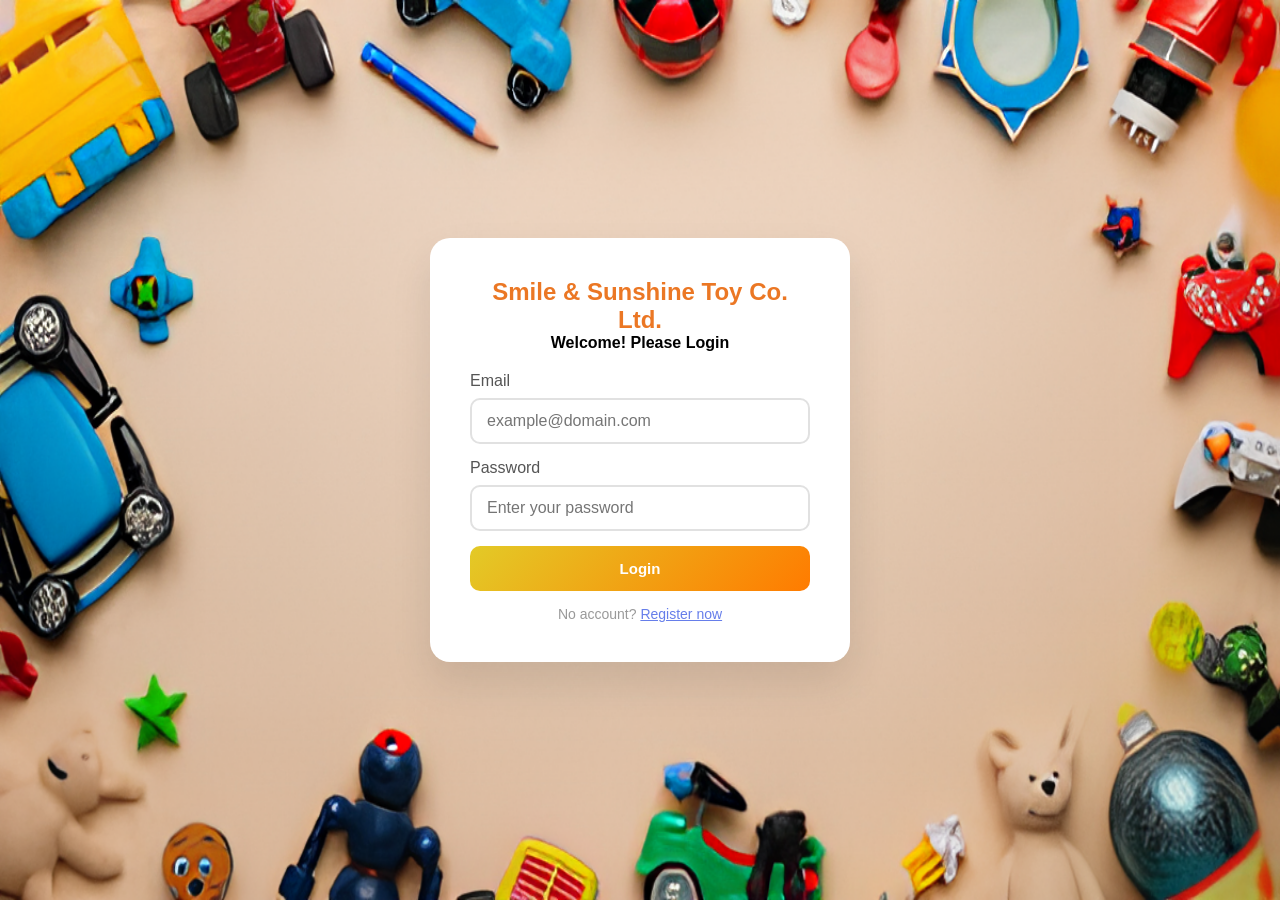
==== common/login.html @ 195bbed7 "update" ====
<!DOCTYPE html>
<html lang="zh-HK">
  <head>
    <meta charset="UTF-8" />
    <meta name="viewport" content="width=device-width, initial-scale=1.0" />
    <title>Login</title>
    <link rel="stylesheet" href="style.css" />
    <script src="https://ajax.googleapis.com/ajax/libs/jquery/3.7.1/jquery.min.js"></script>
  </head>
  <body>
    <div class="login-container">
      <div class="title">
        <h1>Smile & Sunshine Toy Co. Ltd.</h1>
        <h4>Welcome! Please Login</h4>
      </div>

      <form id="login-form" novalidate>
        <div class="form-group">
          <label for="login-email">Email</label>
          <input
            type="email"
            id="login-email"
            placeholder="example@domain.com"
          />
        </div>

        <div class="form-group">
          <label for="login-password">Password</label>
          <input
            type="password"
            id="login-password"
            placeholder="Enter your password"
          />
        </div>

        
            
        <button type="submit" class="btn">Login</button>
      </form>

      <p class="text-center mt-3 text-muted">
        No account?
        <a href="register.html" style="color: #667eea">Register now</a>
      </p>
    </div>

    <script src="script.js"></script>
  </body>
</html>
---- common/style.css ----
* {
  margin: 0;
  padding: 0;
  box-sizing: border-box;
  font-family: "Segoe UI", Tahoma, Geneva, Verdana, sans-serif;
}

body {
  min-height: 100vh;
  display: flex;
  align-items: center;
  justify-content: center;
  background-image: url(../images/background.png);
  background-size: 100% 100%;
  background-position: center;
  background-attachment: fixed;
}

.login-container {
  background: white;
  padding: 40px;
  border-radius: 20px;
  box-shadow: 0 20px 40px rgba(0, 0, 0, 0.1);
  width: 100%;
  max-width: 420px;
  animation: fadeIn 0.8s ease-out;
}
.register-container {
  background: white;
  padding: 40px;
  border-radius: 20px;
  box-shadow: 0 20px 40px rgba(0, 0, 0, 0.1);
  width: 100%;
  max-width: 600px;
  animation: fadeIn 0.8s ease-out;
}

@keyframes fadeIn {
  from {
    opacity: 0;
    transform: translateY(20px);
  }
  to {
    opacity: 1;
    transform: translateY(0);
  }
}

.title {
  text-align: center;
  margin-bottom: 20px;
}

.title h1 {
  color: #eb7724;
  font-size: 24px;
  font-weight: 700;
}

.form-group {
  margin-bottom: 15px;
  position: relative;
}

.form-group label {
  display: block;
  margin-bottom: 8px;
  color: #555;
  font-weight: 500;
}

.form-group input,
.form-group select {
  padding: 12px 15px;
  border: 2px solid #e1e1e1;
  border-radius: 10px;
  font-size: 16px;
  transition: all 0.3s;
}

.form-group input[type="email"],
.form-group input[type="password"],
.form-group input[type="text"],
.form-group select {
  width: 100%;
}

.form-group input:focus,
.form-group select:focus {
  outline: none;
  border-color: #667eea;
  box-shadow: 0 0 0 3px rgba(102, 126, 234, 0.2);
}

.btn {
  width: 100%;
  padding: 14px;
  background: linear-gradient(135deg, #e3ca27, #ff7b00);
  color: white;
  border: none;
  border-radius: 10px;
  font-size: 15px;
  font-weight: 700;
  cursor: pointer;
  transition: all 0.3s;
}

.btn:hover {
  transform: translateY(-2px);
  box-shadow: 0 10px 20px rgba(102, 126, 234, 0.3);
}

@keyframes shake {
  0%,
  100% {
    transform: translateX(0);
  }
  25% {
    transform: translateX(-5px);
  }
  75% {
    transform: translateX(5px);
  }
}

.text-center {
  text-align: center;
}
.text-muted {
  color: #999;
  font-size: 14px;
}
.mt-3 {
  margin-top: 15px;
}

.role-field {
  display: none;
}

.staff-field {
  display: none;
}

.form-row {
  display: flex;
  gap: 15px;

}

.form-group.half {
  flex: 1;
  min-width: 0;
}

.error-msg {
  color: red;
  font-size: 12px;
  animation: shake 0.5s;
}
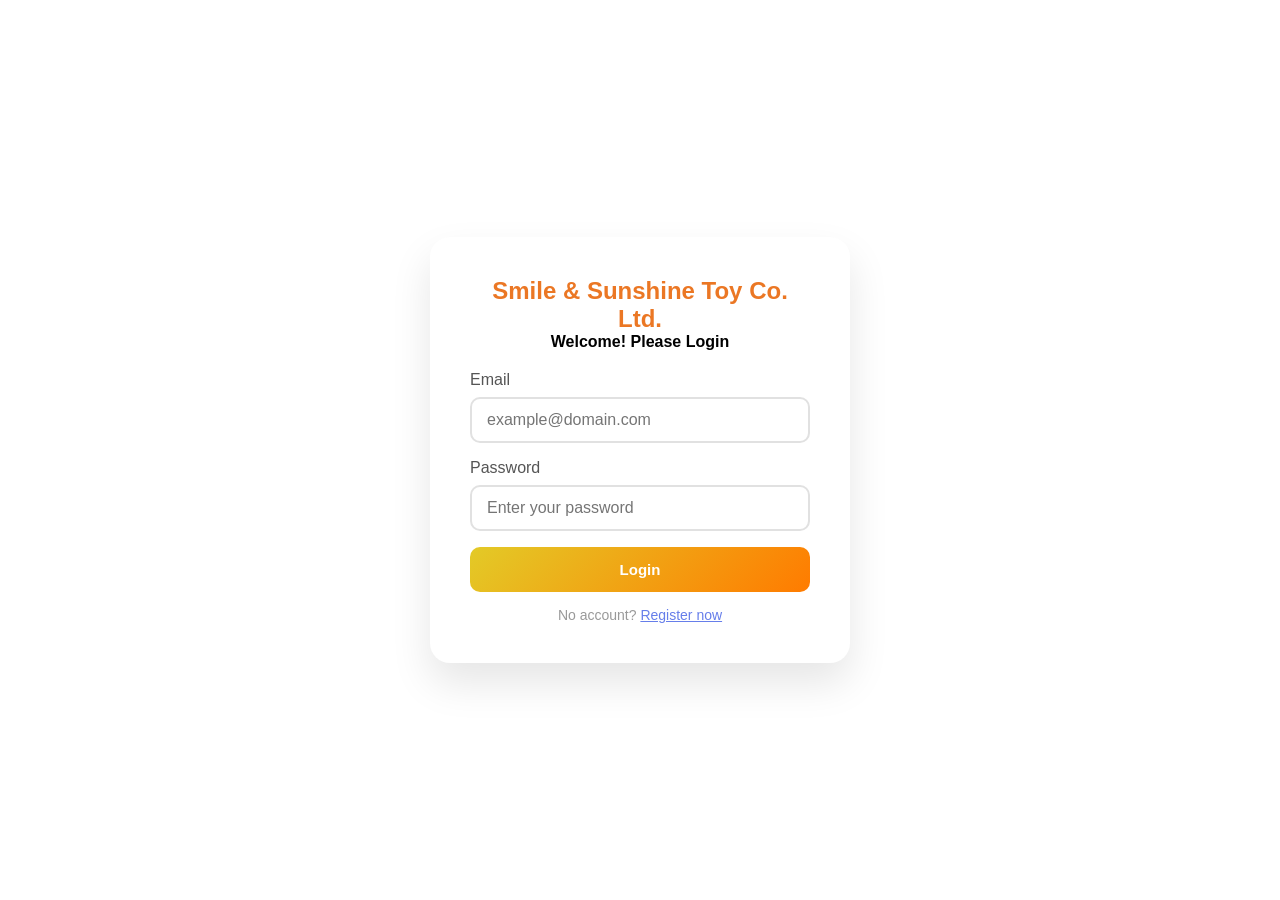
==== commit 114b0c7f: "test" ====
--- a/common/login.html
+++ b/common/login.html
@@ -4,10 +4,17 @@
     <meta charset="UTF-8" />
     <meta name="viewport" content="width=device-width, initial-scale=1.0" />
     <title>Login</title>
-    <link rel="stylesheet" href="style.css" />
+    <link rel="stylesheet" href="../css/index.css" />
     <script src="https://ajax.googleapis.com/ajax/libs/jquery/3.7.1/jquery.min.js"></script>
   </head>
-  <body>
+  <body
+    style="
+      background-image: url(../img/background.png);
+      background-size: 100% 100%;
+      background-position: center;
+      background-attachment: fixed;
+    "
+  >
     <div class="login-container">
       <div class="title">
         <h1>Smile & Sunshine Toy Co. Ltd.</h1>
@@ -32,9 +39,6 @@
             placeholder="Enter your password"
           />
         </div>
-
-        
-            
         <button type="submit" class="btn">Login</button>
       </form>
 
@@ -44,6 +48,6 @@
       </p>
     </div>
 
-    <script src="script.js"></script>
+    <script src="../js/index.js"></script>
   </body>
 </html>
--- a/css/index.css
+++ b/css/index.css
@@ -0,0 +1,217 @@
+* {
+  margin: 0;
+  padding: 0;
+  box-sizing: border-box;
+  font-family: "Segoe UI", Tahoma, Geneva, Verdana, sans-serif;
+}
+
+body {
+  min-height: 100vh;
+  display: flex;
+  align-items: center;
+  justify-content: center;
+}
+
+.login-container {
+  background: white;
+  padding: 40px;
+  border-radius: 20px;
+  box-shadow: 0 20px 40px rgba(0, 0, 0, 0.1);
+  width: 100%;
+  max-width: 420px;
+  animation: fadeIn 0.8s ease-out;
+}
+.register-container {
+  background: white;
+  padding: 40px;
+  border-radius: 20px;
+  box-shadow: 0 20px 40px rgba(0, 0, 0, 0.1);
+  width: 100%;
+  max-width: 600px;
+  animation: fadeIn 0.8s ease-out;
+}
+
+@keyframes fadeIn {
+  from {
+    opacity: 0;
+    transform: translateY(20px);
+  }
+  to {
+    opacity: 1;
+    transform: translateY(0);
+  }
+}
+
+.title {
+  text-align: center;
+  margin-bottom: 20px;
+}
+
+.title h1 {
+  color: #eb7724;
+  font-size: 24px;
+  font-weight: 700;
+}
+
+.form-group {
+  margin-bottom: 15px;
+  position: relative;
+}
+
+.form-group label {
+  display: block;
+  margin-bottom: 8px;
+  color: #555;
+  font-weight: 500;
+}
+
+.form-group input,
+.form-group select {
+  padding: 12px 15px;
+  border: 2px solid #e1e1e1;
+  border-radius: 10px;
+  font-size: 16px;
+  transition: all 0.3s;
+}
+
+.form-group input[type="email"],
+.form-group input[type="password"],
+.form-group input[type="text"],
+.form-group select {
+  width: 100%;
+}
+
+.form-group input:focus,
+.form-group select:focus {
+  outline: none;
+  border-color: #667eea;
+  box-shadow: 0 0 0 3px rgba(102, 126, 234, 0.2);
+}
+
+.btn,
+.btn-close {
+  width: 100%;
+  padding: 14px;
+  background: linear-gradient(135deg, #e3ca27, #ff7b00);
+  color: white;
+  border: none;
+  border-radius: 10px;
+  font-size: 15px;
+  font-weight: 700;
+  cursor: pointer;
+  transition: all 0.3s;
+}
+
+.btn:hover,
+.btn-close:hover {
+  transform: translateY(-2px);
+  box-shadow: 0 10px 20px rgba(102, 126, 234, 0.3);
+}
+
+@keyframes shake {
+  0%,
+  100% {
+    transform: translateX(0);
+  }
+  25% {
+    transform: translateX(-5px);
+  }
+  75% {
+    transform: translateX(5px);
+  }
+}
+
+.text-center {
+  text-align: center;
+}
+.text-muted {
+  color: #999;
+  font-size: 14px;
+}
+.mt-3 {
+  margin-top: 15px;
+}
+
+.role-field {
+  display: none;
+}
+
+.staff-field {
+  display: none;
+}
+
+.form-row {
+  display: flex;
+  gap: 15px;
+}
+
+.form-group.half {
+  flex: 1;
+  min-width: 0;
+}
+
+.error-msg {
+  color: red;
+  font-size: 12px;
+  animation: shake 0.5s;
+}
+
+.modal-overlay {
+  display: none;
+  position: fixed;
+  top: 0;
+  left: 0;
+  right: 0;
+  bottom: 0;
+  background: rgba(0, 0, 0, 0.6);
+  justify-content: center;
+  align-items: center;
+  z-index: 9999;
+  backdrop-filter: blur(5px);
+}
+.modal {
+  background: #fff;
+  width: 90%;
+  max-width: 720px;
+  max-height: 85vh;
+  border-radius: 16px;
+  overflow: hidden;
+  box-shadow: 0 20px 40px rgba(0, 0, 0, 0.2);
+  opacity: 0;
+  transform: translateY(40px) scale(0.92);
+  transition: all 0.35s cubic-bezier(0.175, 0.885, 0.32, 1.2);
+}
+.modal.show {
+  opacity: 1;
+  transform: translateY(0) scale(1);
+}
+.modal-header {
+  background: linear-gradient(135deg, #e3ca27, #ff7b00);
+  color: #fff;
+  padding: 1.5rem 2rem;
+  font-size: 1.5rem;
+  font-weight: 600;
+  text-align: center;
+}
+.modal-body {
+  padding: 2rem;
+  overflow-y: auto;
+  max-height: calc(85vh - 120px);
+  line-height: 1.7;
+  color: #333;
+}
+.modal-body h2 {
+  margin-top: 1.5rem;
+  color: #667eea;
+  font-size: 1.25rem;
+}
+
+.form-group {
+  margin: 1rem 0;
+}
+.error-msg {
+  color: #e74c3c;
+  font-size: 0.875rem;
+  display: none;
+  margin-top: 0.25rem;
+}
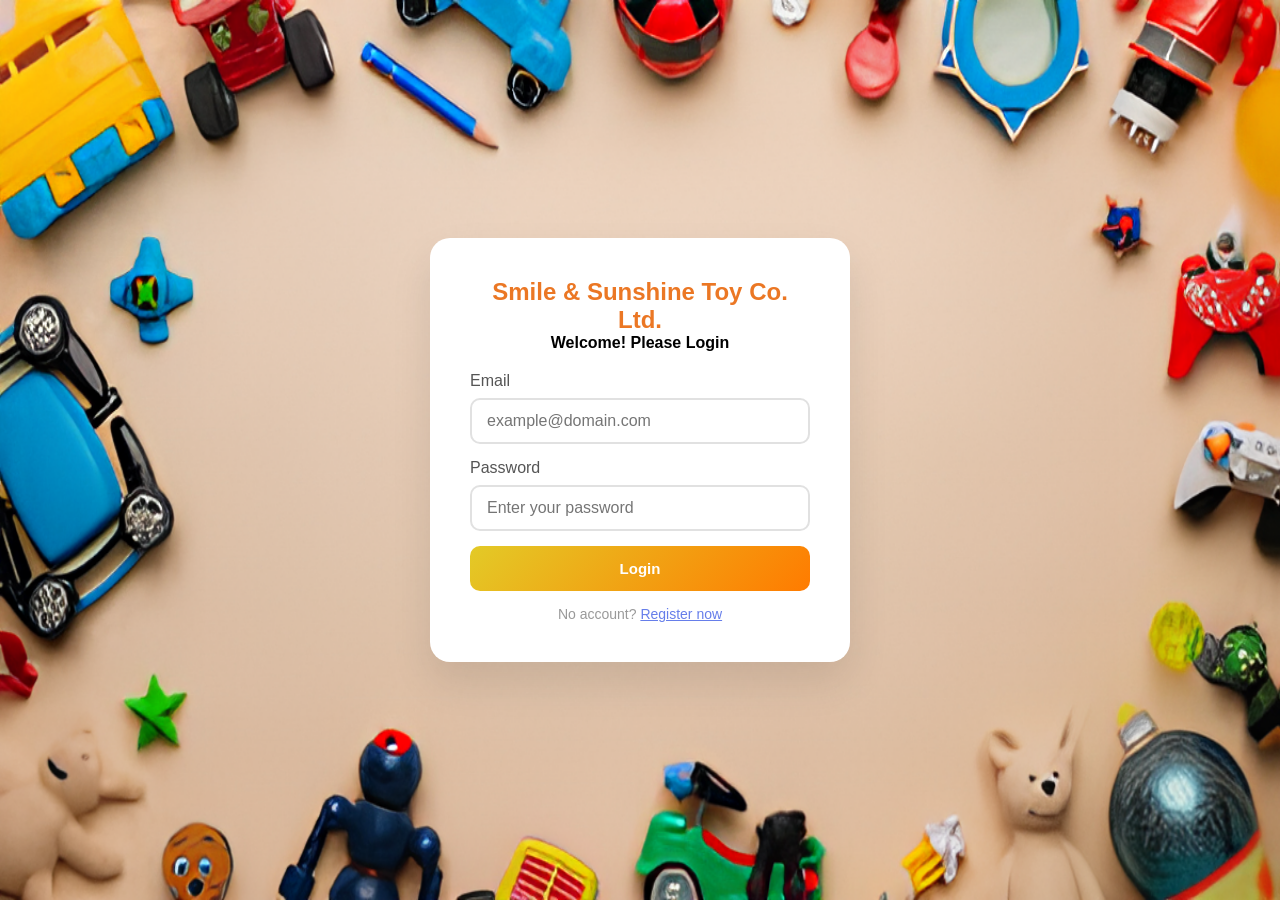
==== commit 03e9f5c8: "add your file to the git" ====
--- a/common/login.html
+++ b/common/login.html
@@ -4,41 +4,35 @@
     <meta charset="UTF-8" />
     <meta name="viewport" content="width=device-width, initial-scale=1.0" />
     <title>Login</title>
-    <link rel="stylesheet" href="../css/index.css" />
+    <link rel="stylesheet" href="style.css" />
     <script src="https://ajax.googleapis.com/ajax/libs/jquery/3.7.1/jquery.min.js"></script>
   </head>
-  <body
-    style="
-      background-image: url(../img/background.png);
-      background-size: 100% 100%;
-      background-position: center;
-      background-attachment: fixed;
-    "
-  >
+  <body>
     <div class="login-container">
       <div class="title">
         <h1>Smile & Sunshine Toy Co. Ltd.</h1>
         <h4>Welcome! Please Login</h4>
       </div>
 
-      <form id="login-form" novalidate>
+      <form id="login-form" novalidate onsubmit="login(); return false;">
         <div class="form-group">
-          <label for="login-email">Email</label>
+          <label for="email">Email</label>
           <input
             type="email"
-            id="login-email"
+            id="email"
             placeholder="example@domain.com"
           />
         </div>
 
         <div class="form-group">
-          <label for="login-password">Password</label>
+          <label for="pass">Password</label>
           <input
             type="password"
-            id="login-password"
+            id="pass"
             placeholder="Enter your password"
           />
         </div>
+
         <button type="submit" class="btn">Login</button>
       </form>
 
@@ -48,6 +42,6 @@
       </p>
     </div>
 
-    <script src="../js/index.js"></script>
+    <script src="../js/auth.js"></script>
   </body>
 </html>
--- a/common/style.css
+++ b/common/style.css
@@ -0,0 +1,160 @@
+* {
+  margin: 0;
+  padding: 0;
+  box-sizing: border-box;
+  font-family: "Segoe UI", Tahoma, Geneva, Verdana, sans-serif;
+}
+
+body {
+  min-height: 100vh;
+  display: flex;
+  align-items: center;
+  justify-content: center;
+  background-image: url(../images/background.png);
+  background-size: 100% 100%;
+  background-position: center;
+  background-attachment: fixed;
+}
+
+.login-container {
+  background: white;
+  padding: 40px;
+  border-radius: 20px;
+  box-shadow: 0 20px 40px rgba(0, 0, 0, 0.1);
+  width: 100%;
+  max-width: 420px;
+  animation: fadeIn 0.8s ease-out;
+}
+.register-container {
+  background: white;
+  padding: 40px;
+  border-radius: 20px;
+  box-shadow: 0 20px 40px rgba(0, 0, 0, 0.1);
+  width: 100%;
+  max-width: 600px;
+  animation: fadeIn 0.8s ease-out;
+}
+
+@keyframes fadeIn {
+  from {
+    opacity: 0;
+    transform: translateY(20px);
+  }
+  to {
+    opacity: 1;
+    transform: translateY(0);
+  }
+}
+
+.title {
+  text-align: center;
+  margin-bottom: 20px;
+}
+
+.title h1 {
+  color: #eb7724;
+  font-size: 24px;
+  font-weight: 700;
+}
+
+.form-group {
+  margin-bottom: 15px;
+  position: relative;
+}
+
+.form-group label {
+  display: block;
+  margin-bottom: 8px;
+  color: #555;
+  font-weight: 500;
+}
+
+.form-group input,
+.form-group select {
+  padding: 12px 15px;
+  border: 2px solid #e1e1e1;
+  border-radius: 10px;
+  font-size: 16px;
+  transition: all 0.3s;
+}
+
+.form-group input[type="email"],
+.form-group input[type="password"],
+.form-group input[type="text"],
+.form-group select {
+  width: 100%;
+}
+
+.form-group input:focus,
+.form-group select:focus {
+  outline: none;
+  border-color: #667eea;
+  box-shadow: 0 0 0 3px rgba(102, 126, 234, 0.2);
+}
+
+.btn {
+  width: 100%;
+  padding: 14px;
+  background: linear-gradient(135deg, #e3ca27, #ff7b00);
+  color: white;
+  border: none;
+  border-radius: 10px;
+  font-size: 15px;
+  font-weight: 700;
+  cursor: pointer;
+  transition: all 0.3s;
+}
+
+.btn:hover {
+  transform: translateY(-2px);
+  box-shadow: 0 10px 20px rgba(102, 126, 234, 0.3);
+}
+
+@keyframes shake {
+  0%,
+  100% {
+    transform: translateX(0);
+  }
+  25% {
+    transform: translateX(-5px);
+  }
+  75% {
+    transform: translateX(5px);
+  }
+}
+
+.text-center {
+  text-align: center;
+}
+.text-muted {
+  color: #999;
+  font-size: 14px;
+}
+.mt-3 {
+  margin-top: 15px;
+}
+
+.role-field {
+  display: none;
+}
+
+.staff-field {
+  display: none;
+}
+
+.form-row {
+  display: flex;
+  gap: 15px;
+
+}
+
+.form-group.half {
+  flex: 1;
+  min-width: 0;
+}
+
+.error-msg {
+  color: red;
+  font-size: 12px;
+  animation: shake 0.5s;
+}
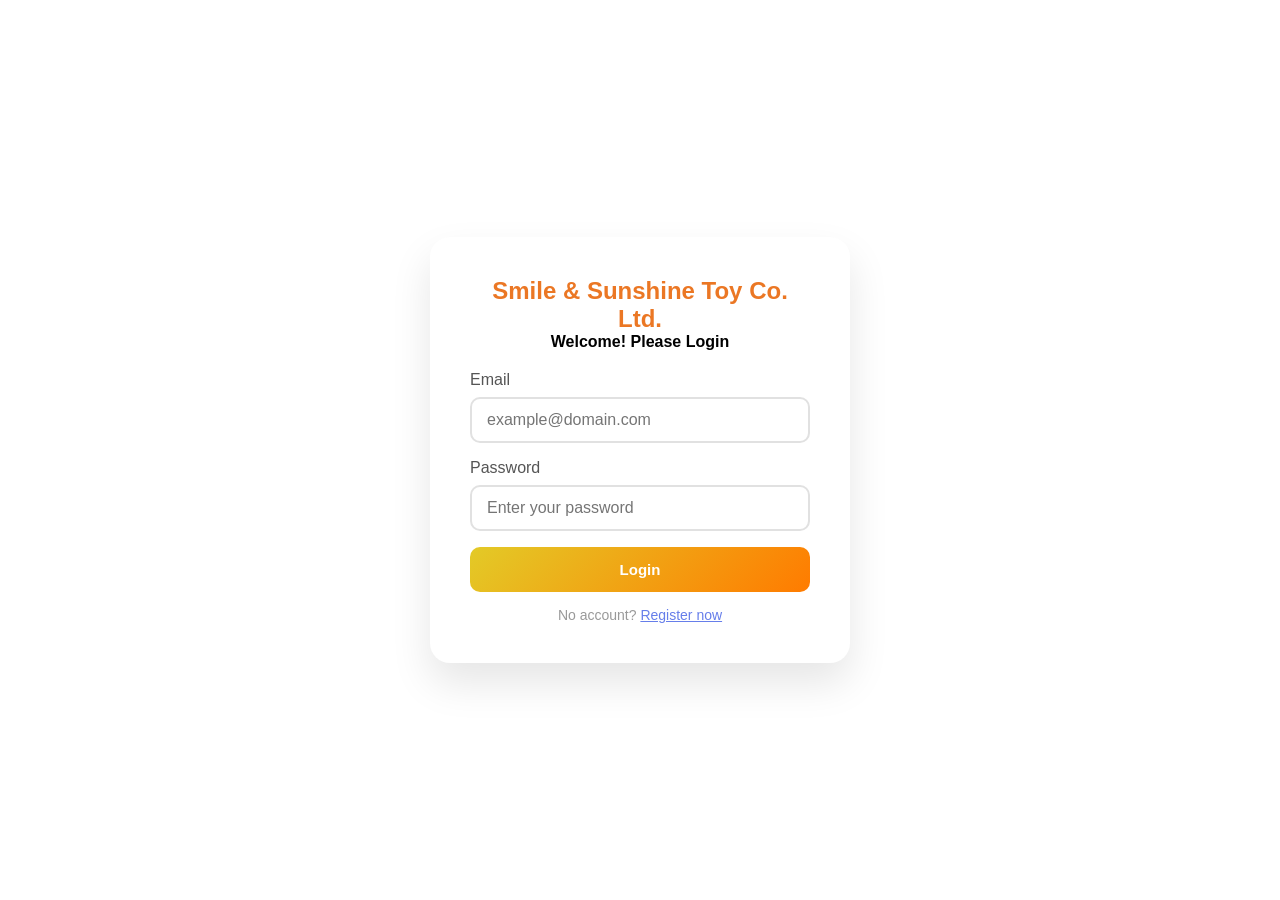
==== commit d9ab8e52: "test" ====
--- a/common/login.html
+++ b/common/login.html
@@ -4,35 +4,41 @@
     <meta charset="UTF-8" />
     <meta name="viewport" content="width=device-width, initial-scale=1.0" />
     <title>Login</title>
-    <link rel="stylesheet" href="style.css" />
+    <link rel="stylesheet" href="../css/index.css" />
     <script src="https://ajax.googleapis.com/ajax/libs/jquery/3.7.1/jquery.min.js"></script>
   </head>
-  <body>
+  <body
+    style="
+      background-image: url(../img/background.png);
+      background-size: 100% 100%;
+      background-position: center;
+      background-attachment: fixed;
+    "
+  >
     <div class="login-container">
       <div class="title">
         <h1>Smile & Sunshine Toy Co. Ltd.</h1>
         <h4>Welcome! Please Login</h4>
       </div>
 
-      <form id="login-form" novalidate onsubmit="login(); return false;">
+      <form id="login-form" novalidate>
         <div class="form-group">
-          <label for="email">Email</label>
+          <label for="login-email">Email</label>
           <input
             type="email"
-            id="email"
+            id="login-email"
             placeholder="example@domain.com"
           />
         </div>
 
         <div class="form-group">
-          <label for="pass">Password</label>
+          <label for="login-password">Password</label>
           <input
             type="password"
-            id="pass"
+            id="login-password"
             placeholder="Enter your password"
           />
         </div>
-
         <button type="submit" class="btn">Login</button>
       </form>
 
@@ -42,6 +48,6 @@
       </p>
     </div>
 
-    <script src="../js/auth.js"></script>
+    <script src="../js/index.js"></script>
   </body>
 </html>
--- a/css/index.css
+++ b/css/index.css
@@ -0,0 +1,217 @@
+* {
+  margin: 0;
+  padding: 0;
+  box-sizing: border-box;
+  font-family: "Segoe UI", Tahoma, Geneva, Verdana, sans-serif;
+}
+
+body {
+  min-height: 100vh;
+  display: flex;
+  align-items: center;
+  justify-content: center;
+}
+
+.login-container {
+  background: white;
+  padding: 40px;
+  border-radius: 20px;
+  box-shadow: 0 20px 40px rgba(0, 0, 0, 0.1);
+  width: 100%;
+  max-width: 420px;
+  animation: fadeIn 0.8s ease-out;
+}
+.register-container {
+  background: white;
+  padding: 40px;
+  border-radius: 20px;
+  box-shadow: 0 20px 40px rgba(0, 0, 0, 0.1);
+  width: 100%;
+  max-width: 600px;
+  animation: fadeIn 0.8s ease-out;
+}
+
+@keyframes fadeIn {
+  from {
+    opacity: 0;
+    transform: translateY(20px);
+  }
+  to {
+    opacity: 1;
+    transform: translateY(0);
+  }
+}
+
+.title {
+  text-align: center;
+  margin-bottom: 20px;
+}
+
+.title h1 {
+  color: #eb7724;
+  font-size: 24px;
+  font-weight: 700;
+}
+
+.form-group {
+  margin-bottom: 15px;
+  position: relative;
+}
+
+.form-group label {
+  display: block;
+  margin-bottom: 8px;
+  color: #555;
+  font-weight: 500;
+}
+
+.form-group input,
+.form-group select {
+  padding: 12px 15px;
+  border: 2px solid #e1e1e1;
+  border-radius: 10px;
+  font-size: 16px;
+  transition: all 0.3s;
+}
+
+.form-group input[type="email"],
+.form-group input[type="password"],
+.form-group input[type="text"],
+.form-group select {
+  width: 100%;
+}
+
+.form-group input:focus,
+.form-group select:focus {
+  outline: none;
+  border-color: #667eea;
+  box-shadow: 0 0 0 3px rgba(102, 126, 234, 0.2);
+}
+
+.btn,
+.btn-close {
+  width: 100%;
+  padding: 14px;
+  background: linear-gradient(135deg, #e3ca27, #ff7b00);
+  color: white;
+  border: none;
+  border-radius: 10px;
+  font-size: 15px;
+  font-weight: 700;
+  cursor: pointer;
+  transition: all 0.3s;
+}
+
+.btn:hover,
+.btn-close:hover {
+  transform: translateY(-2px);
+  box-shadow: 0 10px 20px rgba(102, 126, 234, 0.3);
+}
+
+@keyframes shake {
+  0%,
+  100% {
+    transform: translateX(0);
+  }
+  25% {
+    transform: translateX(-5px);
+  }
+  75% {
+    transform: translateX(5px);
+  }
+}
+
+.text-center {
+  text-align: center;
+}
+.text-muted {
+  color: #999;
+  font-size: 14px;
+}
+.mt-3 {
+  margin-top: 15px;
+}
+
+.role-field {
+  display: none;
+}
+
+.staff-field {
+  display: none;
+}
+
+.form-row {
+  display: flex;
+  gap: 15px;
+}
+
+.form-group.half {
+  flex: 1;
+  min-width: 0;
+}
+
+.error-msg {
+  color: red;
+  font-size: 12px;
+  animation: shake 0.5s;
+}
+
+.modal-overlay {
+  display: none;
+  position: fixed;
+  top: 0;
+  left: 0;
+  right: 0;
+  bottom: 0;
+  background: rgba(0, 0, 0, 0.6);
+  justify-content: center;
+  align-items: center;
+  z-index: 9999;
+  backdrop-filter: blur(5px);
+}
+.modal {
+  background: #fff;
+  width: 90%;
+  max-width: 720px;
+  max-height: 85vh;
+  border-radius: 16px;
+  overflow: hidden;
+  box-shadow: 0 20px 40px rgba(0, 0, 0, 0.2);
+  opacity: 0;
+  transform: translateY(40px) scale(0.92);
+  transition: all 0.35s cubic-bezier(0.175, 0.885, 0.32, 1.2);
+}
+.modal.show {
+  opacity: 1;
+  transform: translateY(0) scale(1);
+}
+.modal-header {
+  background: linear-gradient(135deg, #e3ca27, #ff7b00);
+  color: #fff;
+  padding: 1.5rem 2rem;
+  font-size: 1.5rem;
+  font-weight: 600;
+  text-align: center;
+}
+.modal-body {
+  padding: 2rem;
+  overflow-y: auto;
+  max-height: calc(85vh - 120px);
+  line-height: 1.7;
+  color: #333;
+}
+.modal-body h2 {
+  margin-top: 1.5rem;
+  color: #667eea;
+  font-size: 1.25rem;
+}
+
+.form-group {
+  margin: 1rem 0;
+}
+.error-msg {
+  color: #e74c3c;
+  font-size: 0.875rem;
+  display: none;
+  margin-top: 0.25rem;
+}
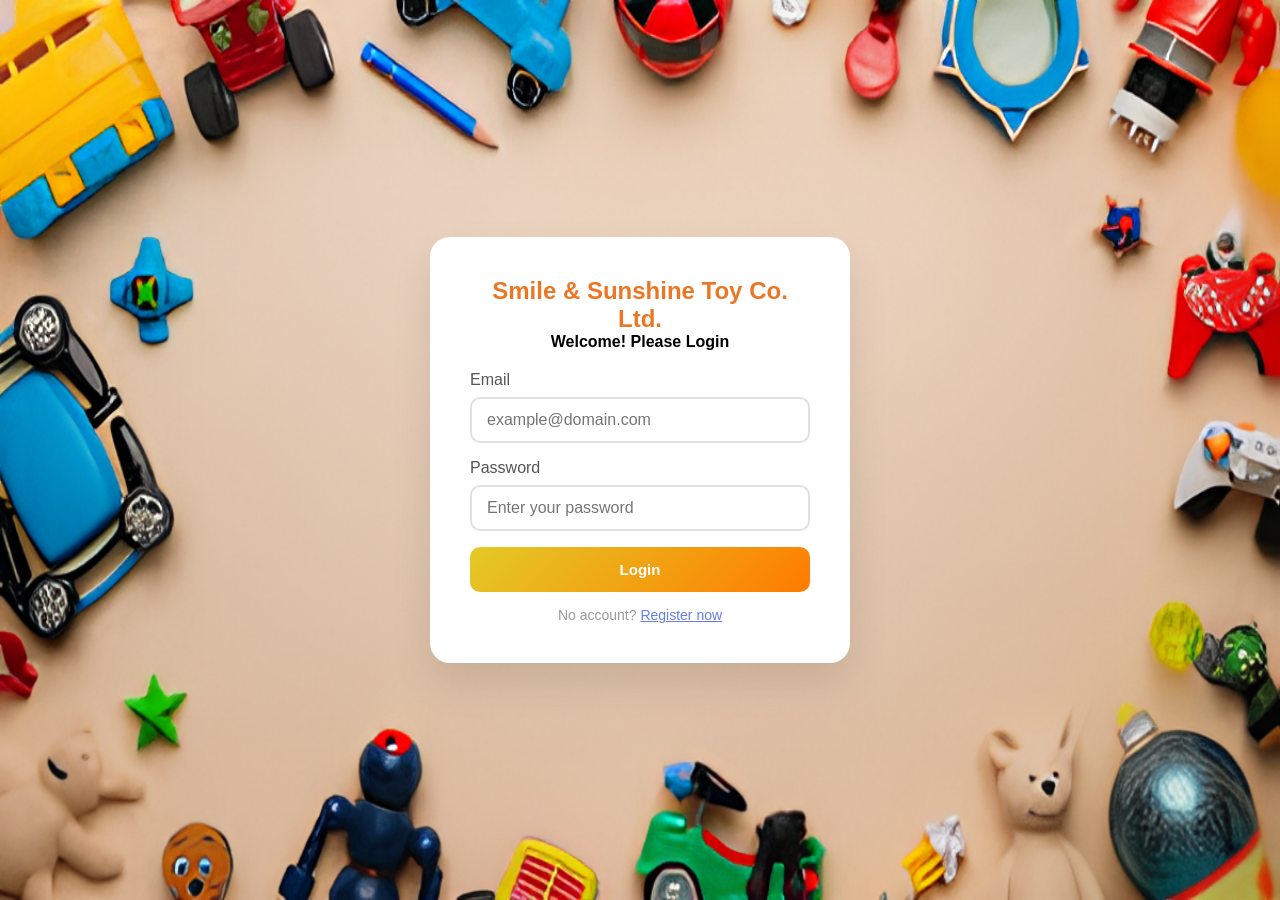
==== commit 37f41fe4: "2/11" ====
--- a/common/login.html
+++ b/common/login.html
@@ -29,6 +29,7 @@
             id="login-email"
             placeholder="example@domain.com"
           />
+          <div class="error-msg">Enter a valid email</div>
         </div>
 
         <div class="form-group">
@@ -38,6 +39,7 @@
             id="login-password"
             placeholder="Enter your password"
           />
+          <div class="error-msg">Please enter password!</div>
         </div>
         <button type="submit" class="btn">Login</button>
       </form>
--- a/css/index.css
+++ b/css/index.css
@@ -154,6 +154,7 @@
   color: red;
   font-size: 12px;
   animation: shake 0.5s;
+  display: none;
 }
 
 .modal-overlay {
@@ -215,3 +216,101 @@
   display: none;
   margin-top: 0.25rem;
 }
+
+.hero-container {
+  position: relative;
+  z-index: 1;
+  display: flex;
+  flex-direction: column;
+  align-items: center;
+  justify-content: center;
+  min-height: 100vh;
+  padding: 20px;
+  text-align: center;
+}
+
+
+.logo {
+  height: 150px;
+  filter: drop-shadow(0 2px 4px rgba(0, 0, 0, 0.1));
+  animation: pulse 1s;
+}
+
+.logo:hover {
+  transform: scale(1.1);
+}
+
+.index-header h1 {
+  font-size: 2.8rem;
+  color: #eb6f2c;
+  margin-top: 10px;
+  text-shadow: 0 2px 4px rgba(0, 0, 1, 1);
+  opacity: 0; 
+  animation: fadeInDown 2s ease forwards;
+  animation-delay: 1.2s;
+}
+
+.slogan {
+  font-style: italic;
+  font-size: 2rem;
+  color: #e32337;
+  margin: 20px 0 40px;
+  line-height: 1.5;
+  opacity: 0;
+  animation: fadeInDown 2s ease forwards;
+  animation-delay: 2s;
+  font-weight: 500;
+  text-shadow: 0 2px 4px rgba(0, 0, 0, 0.5);
+}
+
+.btn-group {
+  display: flex;
+  gap: 20px;
+  flex-wrap: wrap;
+  justify-content: center;
+  animation: fadeInUp 1s ease 0.6s both;
+  animation-delay: 3s;
+}
+
+.btn-group .btn {
+  padding: 14px 32px;
+  font-size: 1.1rem;
+  font-weight: 600;
+  border: none;
+  border-radius: 50px;
+  cursor: pointer;
+  transition: all 0.3s ease;
+  min-width: 140px;
+  box-shadow: 0 4px 15px rgba(0, 0, 0, 0.3);
+}
+
+@keyframes fadeInDown {
+  from {
+    opacity: 0;
+    transform: translateY(-30px);
+  }
+  to {
+    opacity: 1;
+    transform: translateY(0);
+  }
+}
+
+@keyframes fadeInUp {
+  from {
+    opacity: 0;
+    transform: translateX(30px);
+  }
+  to {
+    opacity: 1;
+    transform: translateX(0);
+  }
+}
+
+@keyframes pulse {
+  0% {
+    transform: scale(100);
+  }
+  100% {
+    transform: scale(1);
+  }
+}
